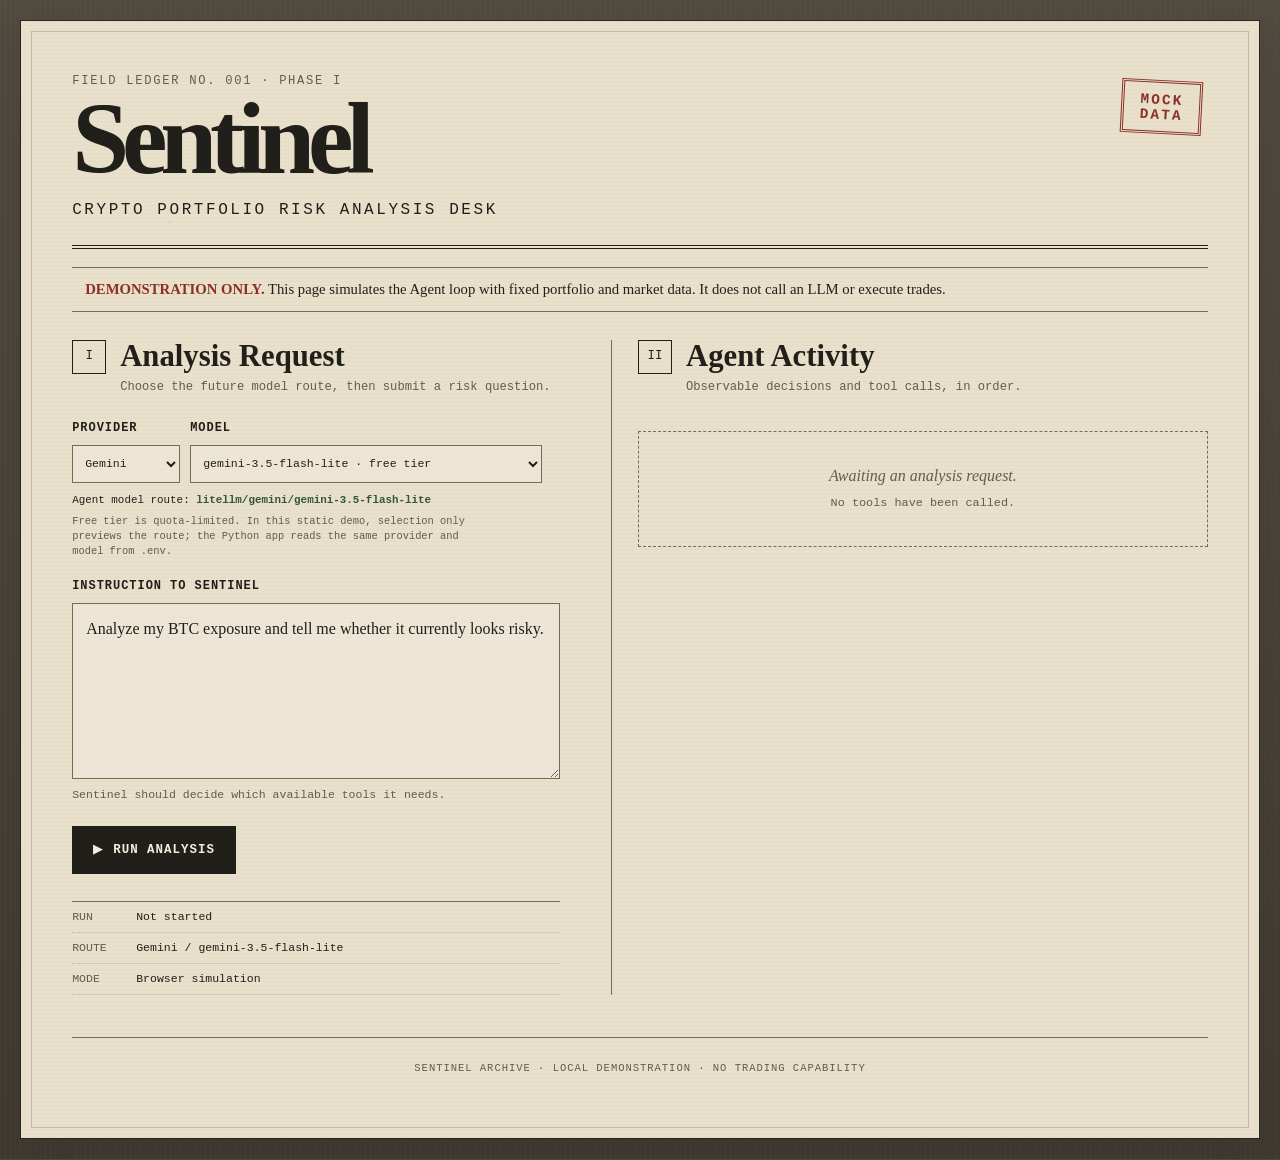
==== web/index.html @ 99ca297d "feat: add Sentinel vintage analysis UI" ====
<!doctype html>
<html lang="en">
  <head>
    <meta charset="utf-8">
    <meta name="viewport" content="width=device-width, initial-scale=1">
    <meta name="description" content="Sentinel's simulated crypto portfolio risk-analysis desk.">
    <title>Sentinel — Risk Analysis Desk</title>
    <link rel="icon" href="data:,">
    <link rel="stylesheet" href="styles.css">
    <script src="app.js" defer></script>
  </head>
  <body>
    <main class="ledger-shell">
      <header class="masthead">
        <div>
          <p class="edition">Field Ledger No. 001 · Phase I</p>
          <h1>Sentinel</h1>
          <p class="subtitle">Crypto Portfolio Risk Analysis Desk</p>
        </div>
        <div class="stamp" aria-label="System status: mock data">Mock<br>Data</div>
      </header>

      <aside class="notice" aria-label="Prototype notice">
        <strong>Demonstration only.</strong> This page simulates the Agent loop with fixed portfolio and market data. It does not call an LLM or execute trades.
      </aside>

      <div class="desk-grid">
        <section class="request-panel" aria-labelledby="request-title">
          <div class="section-heading">
            <span class="section-number">I</span>
            <div>
              <h2 id="request-title">Analysis Request</h2>
              <p>Choose the future model route, then submit a risk question.</p>
            </div>
          </div>

          <form id="analysis-form" novalidate>
            <div class="selector-grid">
              <div class="field">
                <label for="provider">Provider</label>
                <select id="provider" name="provider">
                  <option value="openai">OpenAI</option>
                  <option value="gemini" selected>Gemini</option>
                </select>
              </div>
              <div class="field">
                <label for="model">Model</label>
                <select id="model" name="model"></select>
              </div>
            </div>
            <p class="route-preview">Agent model route: <code id="agent-model-route">litellm/gemini/gemini-3.5-flash-lite</code></p>
            <p class="model-note">Free tier is quota-limited. In this static demo, selection only previews the route; the Python app reads the same provider and model from <code>.env</code>.</p>

            <div class="field prompt-field">
              <label for="prompt">Instruction to Sentinel</label>
              <textarea id="prompt" name="prompt" rows="6" aria-describedby="prompt-help prompt-error">Analyze my BTC exposure and tell me whether it currently looks risky.</textarea>
              <p id="prompt-help" class="field-help">Sentinel should decide which available tools it needs.</p>
              <p id="prompt-error" class="field-error" role="alert" hidden>Please enter an analysis request.</p>
            </div>

            <button id="run-button" type="submit">
              <span aria-hidden="true">▶</span>
              <span id="run-button-label">Run Analysis</span>
            </button>
          </form>

          <dl class="run-meta" aria-label="Run information">
            <div><dt>Run</dt><dd id="run-id">Not started</dd></div>
            <div><dt>Route</dt><dd id="run-route">Gemini / gemini-3.5-flash-lite</dd></div>
            <div><dt>Mode</dt><dd>Browser simulation</dd></div>
          </dl>
        </section>

        <section class="activity-panel" aria-labelledby="activity-title">
          <div class="section-heading">
            <span class="section-number">II</span>
            <div>
              <h2 id="activity-title">Agent Activity</h2>
              <p>Observable decisions and tool calls, in order.</p>
            </div>
          </div>

          <ol id="activity-log" class="activity-log" aria-label="Analysis progress"></ol>
          <p id="empty-activity" class="empty-state">Awaiting an analysis request.<br><span>No tools have been called.</span></p>
        </section>
      </div>

      <section id="evidence-section" class="evidence-section" aria-labelledby="evidence-title" hidden>
        <div class="section-heading">
          <span class="section-number">III</span>
          <div>
            <h2 id="evidence-title">Tool Evidence</h2>
            <p>Structured facts returned to the LLM.</p>
          </div>
        </div>

        <div class="evidence-grid">
          <details id="portfolio-evidence" open hidden>
            <summary><code>get_portfolio()</code><span class="returned-mark">Returned</span></summary>
            <div class="tool-body">
              <p class="tool-direction">Tool → Agent</p>
              <dl class="data-list">
                <div><dt>BTC</dt><dd>$6,000</dd></div>
                <div><dt>ETH</dt><dd>$2,500</dd></div>
                <div><dt>USDT</dt><dd>$1,500</dd></div>
                <div class="total"><dt>Total portfolio</dt><dd>$10,000</dd></div>
              </dl>
            </div>
          </details>

          <details id="market-evidence" open hidden>
            <summary><code>get_market_data("BTCUSDT")</code><span class="returned-mark">Returned</span></summary>
            <div class="tool-body">
              <p class="tool-direction">Tool → Agent</p>
              <dl class="data-list">
                <div><dt>Price</dt><dd>$110,000</dd></div>
                <div><dt>24h change</dt><dd class="negative">−4.2%</dd></div>
                <div><dt>Volatility</dt><dd class="risk-high">High</dd></div>
              </dl>
            </div>
          </details>
        </div>
      </section>

      <section id="report-section" class="report-section" aria-labelledby="report-title" hidden>
        <div class="section-heading">
          <span class="section-number">IV</span>
          <div>
            <h2 id="report-title">Sentinel Report</h2>
            <p>Tool facts are kept separate from model interpretation.</p>
          </div>
        </div>

        <div class="report-grid">
          <article class="facts">
            <h3>Factual tool data</h3>
            <ul>
              <li><strong>60%</strong> of the mocked portfolio is BTC.</li>
              <li>BTC changed <strong>−4.2%</strong> over 24 hours.</li>
              <li>Mocked BTC volatility is <strong>HIGH</strong>.</li>
            </ul>
          </article>
          <article class="interpretation">
            <h3>AI interpretation</h3>
            <p>Your BTC exposure currently looks risky. A 60% allocation creates concentration risk, while high volatility and a negative 24-hour move increase short-term uncertainty.</p>
            <p class="caveat">This is a mock educational analysis, not financial advice.</p>
          </article>
        </div>
      </section>

      <footer>
        <p>Sentinel Archive · Local Demonstration · No trading capability</p>
      </footer>
    </main>
    <p id="live-status" class="sr-only" aria-live="polite"></p>
  </body>
</html>
---- web/styles.css ----
:root {
  --paper: #e8e0cb;
  --paper-light: #f3eddd;
  --ink: #211f1a;
  --muted-ink: #625c4f;
  --rule: #746b58;
  --faint-rule: rgba(68, 61, 49, 0.24);
  --stamp: #8c2f27;
  --brass: #8a6b2c;
  --success: #35563a;
  --shadow: rgba(50, 43, 31, 0.22);
  --serif: Georgia, "Times New Roman", Times, serif;
  --mono: "Courier New", Courier, monospace;
}

* { box-sizing: border-box; }

html { color-scheme: light; }

body {
  min-width: 320px;
  margin: 0;
  color: var(--ink);
  background-color: #4c463b;
  background-image:
    repeating-linear-gradient(90deg, rgba(255,255,255,.018) 0, rgba(255,255,255,.018) 1px, transparent 1px, transparent 5px),
    linear-gradient(#514b40, #3f3a32);
  font-family: var(--serif);
  font-size: 16px;
  line-height: 1.55;
}

button, select, textarea { font: inherit; }

.ledger-shell {
  position: relative;
  width: min(1320px, calc(100% - 40px));
  min-height: 100dvh;
  margin: 20px auto;
  padding: clamp(22px, 4vw, 58px);
  overflow: hidden;
  background-color: var(--paper);
  background-image:
    radial-gradient(circle at 12% 18%, rgba(111,91,45,.08) 0 1px, transparent 2px),
    repeating-linear-gradient(0deg, rgba(65,55,38,.025) 0, rgba(65,55,38,.025) 1px, transparent 1px, transparent 4px);
  border: 1px solid #29261f;
  box-shadow: 0 12px 34px var(--shadow);
}

.ledger-shell::before {
  content: "";
  position: absolute;
  inset: 10px;
  pointer-events: none;
  border: 1px solid var(--faint-rule);
}

.masthead {
  display: flex;
  align-items: flex-start;
  justify-content: space-between;
  gap: 24px;
  padding-bottom: 22px;
  border-bottom: 4px double var(--ink);
}

.edition,
.subtitle,
.section-heading p,
.field-help,
.field-error,
.run-meta,
.tool-direction,
footer {
  font-family: var(--mono);
}

.edition {
  margin: 0 0 4px;
  color: var(--muted-ink);
  font-size: .76rem;
  letter-spacing: .14em;
  text-transform: uppercase;
}

h1 {
  margin: 0;
  font-size: clamp(3.2rem, 8vw, 7rem);
  font-weight: 700;
  line-height: .86;
  letter-spacing: -.07em;
}

.subtitle {
  margin: 15px 0 0;
  font-size: clamp(.76rem, 1.4vw, 1rem);
  letter-spacing: .16em;
  text-transform: uppercase;
}

.stamp {
  flex: 0 0 auto;
  margin: 8px 6px 0 0;
  padding: 10px 16px 8px;
  color: var(--stamp);
  border: 3px double var(--stamp);
  font-family: var(--mono);
  font-size: .9rem;
  font-weight: 700;
  line-height: 1.05;
  letter-spacing: .15em;
  text-align: center;
  text-transform: uppercase;
  transform: rotate(3deg);
}

.notice {
  margin: 18px 0 28px;
  padding: 10px 13px;
  border-block: 1px solid var(--rule);
  font-size: .92rem;
}

.notice strong { color: var(--stamp); text-transform: uppercase; }

.desk-grid {
  display: grid;
  grid-template-columns: minmax(0, .9fr) minmax(0, 1.1fr);
  gap: clamp(24px, 4vw, 54px);
}

.activity-panel {
  padding-left: clamp(0px, 2vw, 30px);
  border-left: 1px solid var(--rule);
}

.section-heading {
  display: flex;
  align-items: flex-start;
  gap: 14px;
  margin-bottom: 22px;
}

.section-number {
  display: grid;
  flex: 0 0 34px;
  width: 34px;
  height: 34px;
  place-items: center;
  border: 1px solid var(--ink);
  font-family: var(--mono);
  font-size: .78rem;
}

h2, h3 { margin: 0; }
h2 { font-size: clamp(1.45rem, 2.4vw, 2rem); line-height: 1.1; }
.section-heading p { margin: 5px 0 0; color: var(--muted-ink); font-size: .76rem; }

.selector-grid {
  display: grid;
  grid-template-columns: 108px minmax(210px, 1fr);
  max-width: 470px;
  gap: 10px;
}
.field { display: grid; gap: 7px; }
.field + .field, .prompt-field { margin-top: 18px; }
.selector-grid .field + .field { margin-top: 0; }

label {
  font-family: var(--mono);
  font-size: .75rem;
  font-weight: 700;
  letter-spacing: .08em;
  text-transform: uppercase;
}

select, textarea {
  width: 100%;
  color: var(--ink);
  background: rgba(255,255,255,.2);
  border: 1px solid var(--rule);
  border-radius: 0;
  outline: none;
}

select { min-height: 38px; padding: 6px 28px 6px 8px; font-family: var(--mono); font-size: .72rem; }
textarea { min-height: 144px; padding: 13px; resize: vertical; }
select:focus-visible, textarea:focus-visible, button:focus-visible, summary:focus-visible { outline: 3px solid var(--brass); outline-offset: 3px; }

.field-help, .field-error { margin: 0; font-size: .72rem; }
.field-help { color: var(--muted-ink); }
.field-error { color: var(--stamp); font-weight: 700; }
.route-preview, .model-note { max-width: 65ch; font-family: var(--mono); }
.route-preview { margin: 9px 0 0; color: var(--ink); font-size: .68rem; }
.route-preview code { color: var(--success); font-weight: 700; overflow-wrap: anywhere; }
.model-note { margin: 5px 0 0; color: var(--muted-ink); font-size: .65rem; line-height: 1.45; }

button {
  display: inline-flex;
  min-height: 48px;
  margin-top: 22px;
  padding: 12px 20px;
  align-items: center;
  gap: 10px;
  color: var(--paper-light);
  background: var(--ink);
  border: 1px solid var(--ink);
  border-radius: 0;
  cursor: pointer;
  font-family: var(--mono);
  font-size: .78rem;
  font-weight: 700;
  letter-spacing: .08em;
  text-transform: uppercase;
  transition: transform 160ms ease, background-color 160ms ease;
}

button:hover { background: var(--stamp); }
button:active { transform: translateY(1px); }
button:disabled { cursor: wait; opacity: .58; }

.run-meta {
  display: grid;
  gap: 0;
  margin: 27px 0 0;
  border-top: 1px solid var(--rule);
  font-size: .72rem;
}

.run-meta div { display: grid; grid-template-columns: 64px 1fr; padding: 6px 0; border-bottom: 1px dotted var(--faint-rule); }
.run-meta dt { color: var(--muted-ink); text-transform: uppercase; }
.run-meta dd { margin: 0; overflow-wrap: anywhere; }

.empty-state {
  margin: 34px 0;
  padding: 32px 16px;
  color: var(--muted-ink);
  border: 1px dashed var(--rule);
  font-style: italic;
  text-align: center;
}
.empty-state span { font-family: var(--mono); font-size: .74rem; font-style: normal; }

.activity-log { margin: 0; padding: 0; list-style: none; counter-reset: activity; }
.activity-item {
  display: grid;
  grid-template-columns: 30px 1fr auto;
  min-height: 44px;
  align-items: center;
  gap: 10px;
  color: var(--muted-ink);
  border-bottom: 1px dotted var(--faint-rule);
  font-family: var(--mono);
  font-size: .78rem;
  opacity: .57;
  transition: opacity 200ms ease, transform 200ms ease;
}
.activity-item::before { counter-increment: activity; content: counter(activity, decimal-leading-zero); }
.activity-state { font-size: .68rem; text-transform: uppercase; }
.activity-item.active { color: var(--ink); opacity: 1; transform: translateX(4px); }
.activity-item.active .activity-state { color: var(--stamp); font-weight: 700; }
.activity-item.complete { color: var(--ink); opacity: 1; }
.activity-item.complete .activity-state { color: var(--success); }

.evidence-section, .report-section { margin-top: 42px; padding-top: 30px; border-top: 4px double var(--ink); }
.evidence-grid, .report-grid { display: grid; grid-template-columns: 1fr 1fr; gap: 20px; }

details { border: 1px solid var(--rule); background: rgba(255,255,255,.13); }
summary {
  display: flex;
  min-height: 46px;
  padding: 10px 12px;
  align-items: center;
  justify-content: space-between;
  gap: 12px;
  cursor: pointer;
  border-bottom: 1px solid transparent;
}
details[open] summary { border-bottom-color: var(--rule); }
summary code { font-size: .78rem; overflow-wrap: anywhere; }
.returned-mark { color: var(--success); font-family: var(--mono); font-size: .64rem; font-weight: 700; letter-spacing: .08em; text-transform: uppercase; }
.tool-body { padding: 12px; }
.tool-direction { margin: 0 0 8px; color: var(--muted-ink); font-size: .67rem; text-transform: uppercase; }
.data-list { margin: 0; font-family: var(--mono); font-size: .78rem; }
.data-list div { display: flex; justify-content: space-between; gap: 16px; padding: 5px 0; }
.data-list dd { margin: 0; font-weight: 700; }
.data-list .total { margin-top: 5px; padding-top: 9px; border-top: 1px solid var(--rule); }
.negative, .risk-high { color: var(--stamp); }
.risk-high { letter-spacing: .1em; text-transform: uppercase; }

.report-grid { grid-template-columns: .8fr 1.2fr; }
.report-grid article { padding: 18px 20px; border: 1px solid var(--rule); }
.report-grid h3 { margin-bottom: 13px; font-family: var(--mono); font-size: .8rem; letter-spacing: .08em; text-transform: uppercase; }
.facts { background: rgba(255,255,255,.16); }
.facts ul { margin: 0; padding-left: 20px; }
.facts li + li { margin-top: 8px; }
.interpretation { border-left: 5px solid var(--stamp) !important; }
.interpretation p { margin: 0; }
.caveat { margin-top: 16px !important; color: var(--muted-ink); font-family: var(--mono); font-size: .72rem; }

footer { margin-top: 42px; padding-top: 12px; border-top: 1px solid var(--rule); color: var(--muted-ink); font-size: .66rem; letter-spacing: .09em; text-align: center; text-transform: uppercase; }
.sr-only { position: absolute; width: 1px; height: 1px; padding: 0; margin: -1px; overflow: hidden; clip: rect(0,0,0,0); white-space: nowrap; border: 0; }
[hidden] { display: none !important; }

@media (max-width: 780px) {
  .ledger-shell { width: calc(100% - 20px); margin: 10px auto; padding: 22px 18px; }
  .masthead { align-items: center; }
  .stamp { margin-right: 0; padding: 8px 10px; font-size: .7rem; }
  .desk-grid, .evidence-grid, .report-grid { grid-template-columns: 1fr; }
  .activity-panel { padding: 30px 0 0; border-top: 1px solid var(--rule); border-left: 0; }
}

@media (max-width: 480px) {
  h1 { font-size: 3.4rem; }
  .edition { letter-spacing: .07em; }
  .subtitle { max-width: 25ch; line-height: 1.45; }
  .selector-grid { grid-template-columns: 1fr; }
  .selector-grid .field + .field { margin-top: 12px; }
  button { width: 100%; justify-content: center; }
  .activity-item { grid-template-columns: 25px 1fr; padding: 7px 0; }
  .activity-state { grid-column: 2; }
}

@media (prefers-reduced-motion: reduce) {
  *, *::before, *::after { scroll-behavior: auto !important; transition-duration: .01ms !important; animation-duration: .01ms !important; }
}
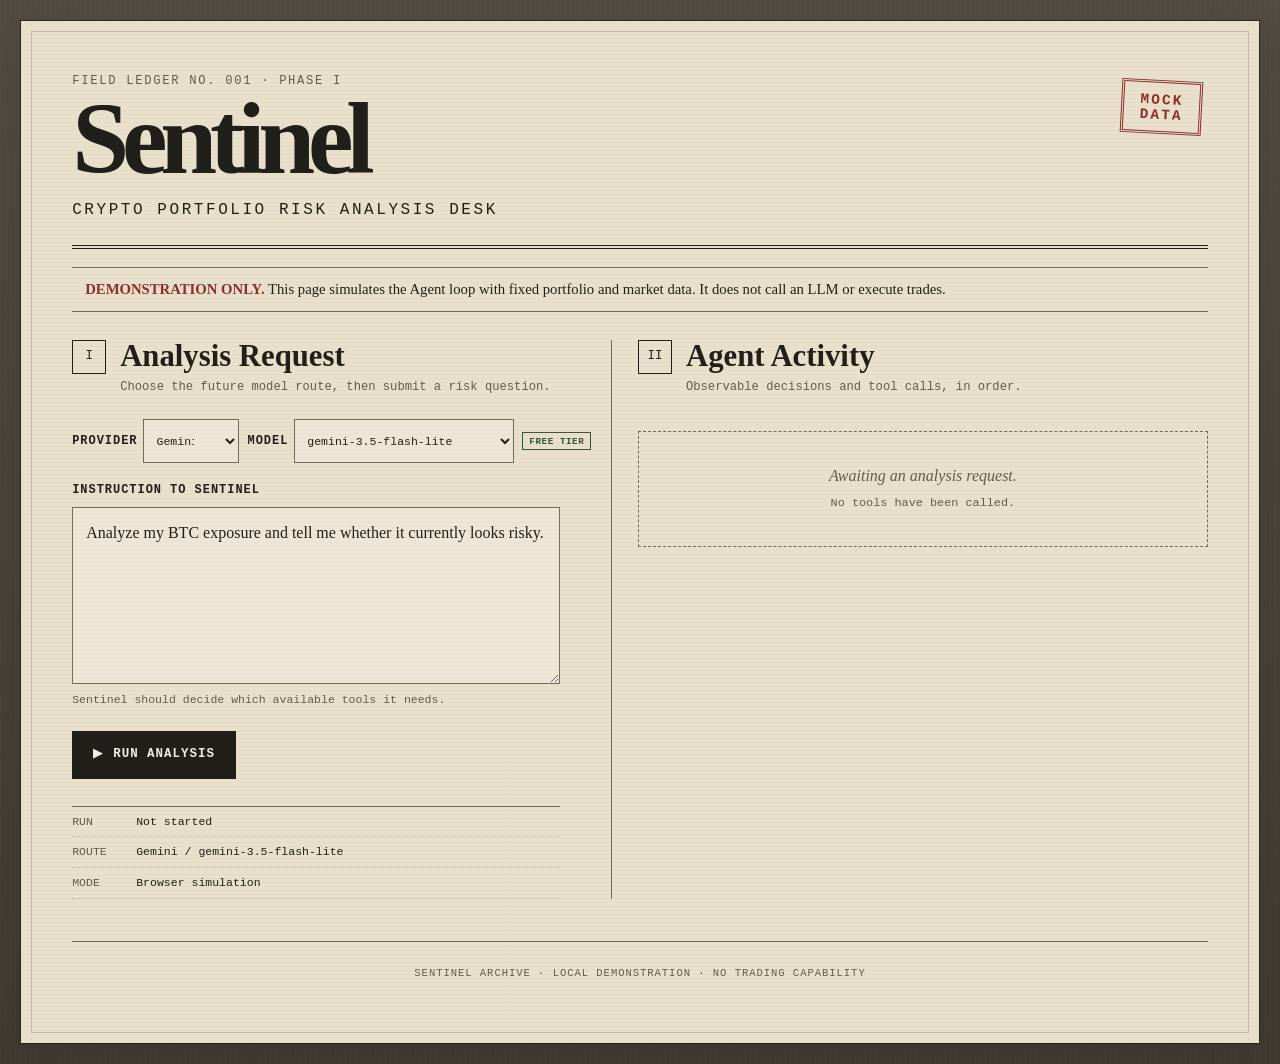
==== commit 4129c2f1: "fix: compact model selection toolbar" ====
--- a/web/index.html
+++ b/web/index.html
@@ -35,21 +35,20 @@
           </div>
 
           <form id="analysis-form" novalidate>
-            <div class="selector-grid">
-              <div class="field">
+            <div class="model-toolbar" aria-label="Model configuration">
+              <div class="toolbar-field provider-choice">
                 <label for="provider">Provider</label>
                 <select id="provider" name="provider">
                   <option value="openai">OpenAI</option>
                   <option value="gemini" selected>Gemini</option>
                 </select>
               </div>
-              <div class="field">
+              <div class="toolbar-field model-choice">
                 <label for="model">Model</label>
                 <select id="model" name="model"></select>
               </div>
+              <span class="tier-mark">Free tier</span>
             </div>
-            <p class="route-preview">Agent model route: <code id="agent-model-route">litellm/gemini/gemini-3.5-flash-lite</code></p>
-            <p class="model-note">Free tier is quota-limited. In this static demo, selection only previews the route; the Python app reads the same provider and model from <code>.env</code>.</p>
 
             <div class="field prompt-field">
               <label for="prompt">Instruction to Sentinel</label>
--- a/web/styles.css
+++ b/web/styles.css
@@ -156,15 +156,31 @@
 h2 { font-size: clamp(1.45rem, 2.4vw, 2rem); line-height: 1.1; }
 .section-heading p { margin: 5px 0 0; color: var(--muted-ink); font-size: .76rem; }
 
-.selector-grid {
-  display: grid;
-  grid-template-columns: 108px minmax(210px, 1fr);
-  max-width: 470px;
-  gap: 10px;
+.model-toolbar {
+  display: flex;
+  width: fit-content;
+  max-width: 100%;
+  min-height: 44px;
+  align-items: center;
+  gap: 8px;
+}
+.toolbar-field { display: flex; align-items: center; gap: 6px; }
+.provider-choice select { width: 96px; }
+.model-choice select { width: 220px; }
+.tier-mark {
+  padding: 4px 6px 3px;
+  color: var(--success);
+  border: 1px solid var(--success);
+  font-family: var(--mono);
+  font-size: .58rem;
+  font-weight: 700;
+  letter-spacing: .06em;
+  line-height: 1;
+  text-transform: uppercase;
+  white-space: nowrap;
 }
 .field { display: grid; gap: 7px; }
 .field + .field, .prompt-field { margin-top: 18px; }
-.selector-grid .field + .field { margin-top: 0; }
 
 label {
   font-family: var(--mono);
@@ -183,17 +199,13 @@
   outline: none;
 }
 
-select { min-height: 38px; padding: 6px 28px 6px 8px; font-family: var(--mono); font-size: .72rem; }
+select { min-height: 44px; padding: 6px 28px 6px 8px; font-family: var(--mono); font-size: .72rem; }
 textarea { min-height: 144px; padding: 13px; resize: vertical; }
 select:focus-visible, textarea:focus-visible, button:focus-visible, summary:focus-visible { outline: 3px solid var(--brass); outline-offset: 3px; }
 
 .field-help, .field-error { margin: 0; font-size: .72rem; }
 .field-help { color: var(--muted-ink); }
 .field-error { color: var(--stamp); font-weight: 700; }
-.route-preview, .model-note { max-width: 65ch; font-family: var(--mono); }
-.route-preview { margin: 9px 0 0; color: var(--ink); font-size: .68rem; }
-.route-preview code { color: var(--success); font-weight: 700; overflow-wrap: anywhere; }
-.model-note { margin: 5px 0 0; color: var(--muted-ink); font-size: .65rem; line-height: 1.45; }
 
 button {
   display: inline-flex;
@@ -314,13 +326,19 @@
   h1 { font-size: 3.4rem; }
   .edition { letter-spacing: .07em; }
   .subtitle { max-width: 25ch; line-height: 1.45; }
-  .selector-grid { grid-template-columns: 1fr; }
-  .selector-grid .field + .field { margin-top: 12px; }
   button { width: 100%; justify-content: center; }
   .activity-item { grid-template-columns: 25px 1fr; padding: 7px 0; }
   .activity-state { grid-column: 2; }
 }
 
+@media (max-width: 600px) {
+  .model-toolbar { width: 100%; flex-wrap: wrap; gap: 8px 12px; }
+  .toolbar-field { justify-content: space-between; }
+  .provider-choice { width: 100%; }
+  .model-choice { width: calc(100% - 72px); }
+  .model-choice select { width: min(240px, calc(100% - 54px)); }
+}
+
 @media (prefers-reduced-motion: reduce) {
   *, *::before, *::after { scroll-behavior: auto !important; transition-duration: .01ms !important; animation-duration: .01ms !important; }
 }
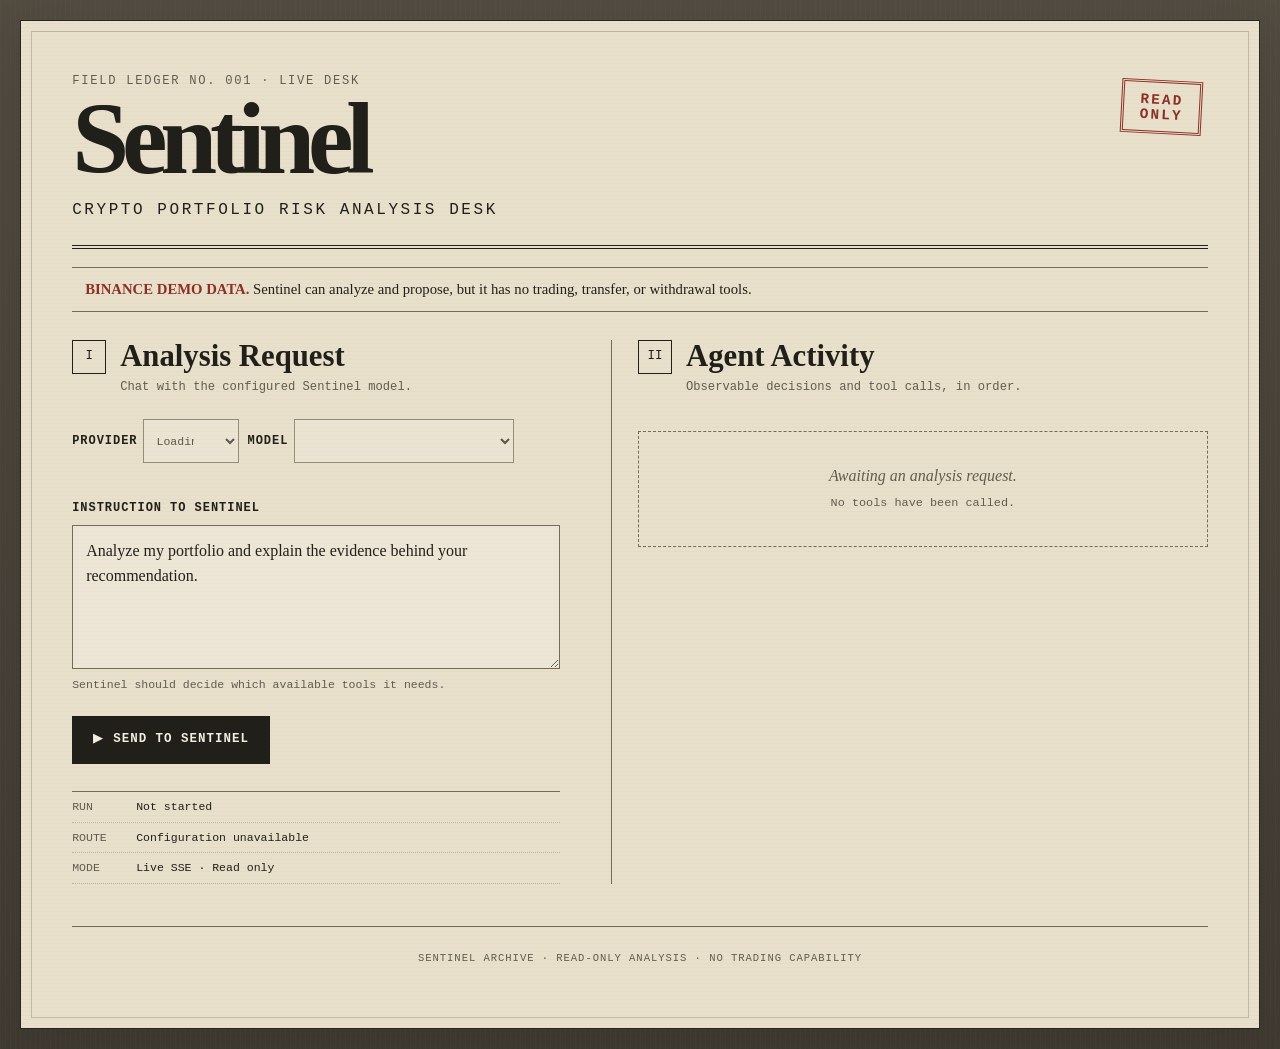
==== commit d39ec7b5: "feat: add streaming Sentinel web experience" ====
--- a/web/index.html
+++ b/web/index.html
@@ -3,7 +3,7 @@
   <head>
     <meta charset="utf-8">
     <meta name="viewport" content="width=device-width, initial-scale=1">
-    <meta name="description" content="Sentinel's simulated crypto portfolio risk-analysis desk.">
+    <meta name="description" content="Sentinel's read-only crypto portfolio risk-analysis desk.">
     <title>Sentinel — Risk Analysis Desk</title>
     <link rel="icon" href="data:,">
     <link rel="stylesheet" href="styles.css">
@@ -13,15 +13,15 @@
     <main class="ledger-shell">
       <header class="masthead">
         <div>
-          <p class="edition">Field Ledger No. 001 · Phase I</p>
+          <p class="edition">Field Ledger No. 001 · Live Desk</p>
           <h1>Sentinel</h1>
           <p class="subtitle">Crypto Portfolio Risk Analysis Desk</p>
         </div>
-        <div class="stamp" aria-label="System status: mock data">Mock<br>Data</div>
+        <div class="stamp" aria-label="System status: read only">Read<br>Only</div>
       </header>
 
       <aside class="notice" aria-label="Prototype notice">
-        <strong>Demonstration only.</strong> This page simulates the Agent loop with fixed portfolio and market data. It does not call an LLM or execute trades.
+        <strong>Binance Demo data.</strong> Sentinel can analyze and propose, but it has no trading, transfer, or withdrawal tools.
       </aside>
 
       <div class="desk-grid">
@@ -30,7 +30,7 @@
             <span class="section-number">I</span>
             <div>
               <h2 id="request-title">Analysis Request</h2>
-              <p>Choose the future model route, then submit a risk question.</p>
+              <p>Chat with the configured Sentinel model.</p>
             </div>
           </div>
 
@@ -38,35 +38,36 @@
             <div class="model-toolbar" aria-label="Model configuration">
               <div class="toolbar-field provider-choice">
                 <label for="provider">Provider</label>
-                <select id="provider" name="provider">
-                  <option value="openai">OpenAI</option>
-                  <option value="gemini" selected>Gemini</option>
+                <select id="provider" name="provider" disabled>
+                  <option>Loading…</option>
                 </select>
               </div>
               <div class="toolbar-field model-choice">
                 <label for="model">Model</label>
-                <select id="model" name="model"></select>
+                <select id="model" name="model" disabled></select>
               </div>
-              <span class="tier-mark">Free tier</span>
+              <span class="tier-mark" hidden>Configured</span>
             </div>
+
+            <ol id="chat-log" class="chat-log" aria-label="Conversation"></ol>
 
             <div class="field prompt-field">
               <label for="prompt">Instruction to Sentinel</label>
-              <textarea id="prompt" name="prompt" rows="6" aria-describedby="prompt-help prompt-error">Analyze my BTC exposure and tell me whether it currently looks risky.</textarea>
+              <textarea id="prompt" name="prompt" rows="4" aria-describedby="prompt-help prompt-error">Analyze my portfolio and explain the evidence behind your recommendation.</textarea>
               <p id="prompt-help" class="field-help">Sentinel should decide which available tools it needs.</p>
               <p id="prompt-error" class="field-error" role="alert" hidden>Please enter an analysis request.</p>
             </div>
 
             <button id="run-button" type="submit">
               <span aria-hidden="true">▶</span>
-              <span id="run-button-label">Run Analysis</span>
+              <span id="run-button-label">Send to Sentinel</span>
             </button>
           </form>
 
           <dl class="run-meta" aria-label="Run information">
             <div><dt>Run</dt><dd id="run-id">Not started</dd></div>
             <div><dt>Route</dt><dd id="run-route">Gemini / gemini-3.5-flash-lite</dd></div>
-            <div><dt>Mode</dt><dd>Browser simulation</dd></div>
+            <div><dt>Mode</dt><dd>Live SSE · Read only</dd></div>
           </dl>
         </section>
 
@@ -98,24 +99,31 @@
             <summary><code>get_portfolio()</code><span class="returned-mark">Returned</span></summary>
             <div class="tool-body">
               <p class="tool-direction">Tool → Agent</p>
-              <dl class="data-list">
-                <div><dt>BTC</dt><dd>$6,000</dd></div>
-                <div><dt>ETH</dt><dd>$2,500</dd></div>
-                <div><dt>USDT</dt><dd>$1,500</dd></div>
-                <div class="total"><dt>Total portfolio</dt><dd>$10,000</dd></div>
-              </dl>
+              <dl id="portfolio-data" class="data-list"></dl>
             </div>
           </details>
 
           <details id="market-evidence" open hidden>
-            <summary><code>get_market_data("BTCUSDT")</code><span class="returned-mark">Returned</span></summary>
+            <summary><code>get_market_data()</code><span class="returned-mark">Returned</span></summary>
             <div class="tool-body">
               <p class="tool-direction">Tool → Agent</p>
-              <dl class="data-list">
-                <div><dt>Price</dt><dd>$110,000</dd></div>
-                <div><dt>24h change</dt><dd class="negative">−4.2%</dd></div>
-                <div><dt>Volatility</dt><dd class="risk-high">High</dd></div>
-              </dl>
+              <dl id="market-data" class="data-list"></dl>
+            </div>
+          </details>
+
+          <details id="profile-evidence" open hidden>
+            <summary><code>InvestorProfile</code><span class="returned-mark">Session context</span></summary>
+            <div class="tool-body">
+              <p class="tool-direction">Validated preferences → Agent</p>
+              <dl id="profile-data" class="data-list"></dl>
+            </div>
+          </details>
+
+          <details id="policy-evidence" open hidden>
+            <summary><code>PortfolioPolicy</code><span class="returned-mark">Validated rules</span></summary>
+            <div class="tool-body">
+              <p class="tool-direction">Deterministic policy → Risk Engine</p>
+              <dl id="policy-data" class="data-list"></dl>
             </div>
           </details>
         </div>
@@ -133,22 +141,18 @@
         <div class="report-grid">
           <article class="facts">
             <h3>Factual tool data</h3>
-            <ul>
-              <li><strong>60%</strong> of the mocked portfolio is BTC.</li>
-              <li>BTC changed <strong>−4.2%</strong> over 24 hours.</li>
-              <li>Mocked BTC volatility is <strong>HIGH</strong>.</li>
-            </ul>
+            <ul id="fact-list"></ul>
           </article>
           <article class="interpretation">
             <h3>AI interpretation</h3>
-            <p>Your BTC exposure currently looks risky. A 60% allocation creates concentration risk, while high volatility and a negative 24-hour move increase short-term uncertainty.</p>
-            <p class="caveat">This is a mock educational analysis, not financial advice.</p>
+            <p id="interpretation-text"></p>
+            <p class="caveat">Binance Demo data · No execution capability</p>
           </article>
         </div>
       </section>
 
       <footer>
-        <p>Sentinel Archive · Local Demonstration · No trading capability</p>
+        <p>Sentinel Archive · Read-only analysis · No trading capability</p>
       </footer>
     </main>
     <p id="live-status" class="sr-only" aria-live="polite"></p>
--- a/web/styles.css
+++ b/web/styles.css
@@ -231,6 +231,33 @@
 button:active { transform: translateY(1px); }
 button:disabled { cursor: wait; opacity: .58; }
 
+.chat-log {
+  display: grid;
+  max-height: 280px;
+  gap: 10px;
+  margin: 18px 0 0;
+  padding: 0;
+  overflow-y: auto;
+  list-style: none;
+  scrollbar-color: var(--rule) transparent;
+}
+
+.chat-message {
+  width: min(92%, 54ch);
+  padding: 9px 11px;
+  border: 1px solid var(--faint-rule);
+  background: rgba(255,255,255,.14);
+}
+.chat-message.user { justify-self: end; border-right: 4px solid var(--brass); }
+.chat-message.assistant { justify-self: start; border-left: 4px solid var(--success); }
+.chat-message strong {
+  font-family: var(--mono);
+  font-size: .66rem;
+  letter-spacing: .08em;
+  text-transform: uppercase;
+}
+.chat-message p { margin: 3px 0 0; white-space: pre-wrap; }
+
 .run-meta {
   display: grid;
   gap: 0;
@@ -269,10 +296,11 @@
 }
 .activity-item::before { counter-increment: activity; content: counter(activity, decimal-leading-zero); }
 .activity-state { font-size: .68rem; text-transform: uppercase; }
-.activity-item.active { color: var(--ink); opacity: 1; transform: translateX(4px); }
-.activity-item.active .activity-state { color: var(--stamp); font-weight: 700; }
-.activity-item.complete { color: var(--ink); opacity: 1; }
-.activity-item.complete .activity-state { color: var(--success); }
+.activity-item.started { color: var(--ink); opacity: 1; transform: translateX(4px); }
+.activity-item.started .activity-state { color: var(--stamp); font-weight: 700; }
+.activity-item.completed { color: var(--ink); opacity: 1; }
+.activity-item.completed .activity-state { color: var(--success); }
+.activity-item.failed { color: var(--stamp); opacity: 1; }
 
 .evidence-section, .report-section { margin-top: 42px; padding-top: 30px; border-top: 4px double var(--ink); }
 .evidence-grid, .report-grid { display: grid; grid-template-columns: 1fr 1fr; gap: 20px; }
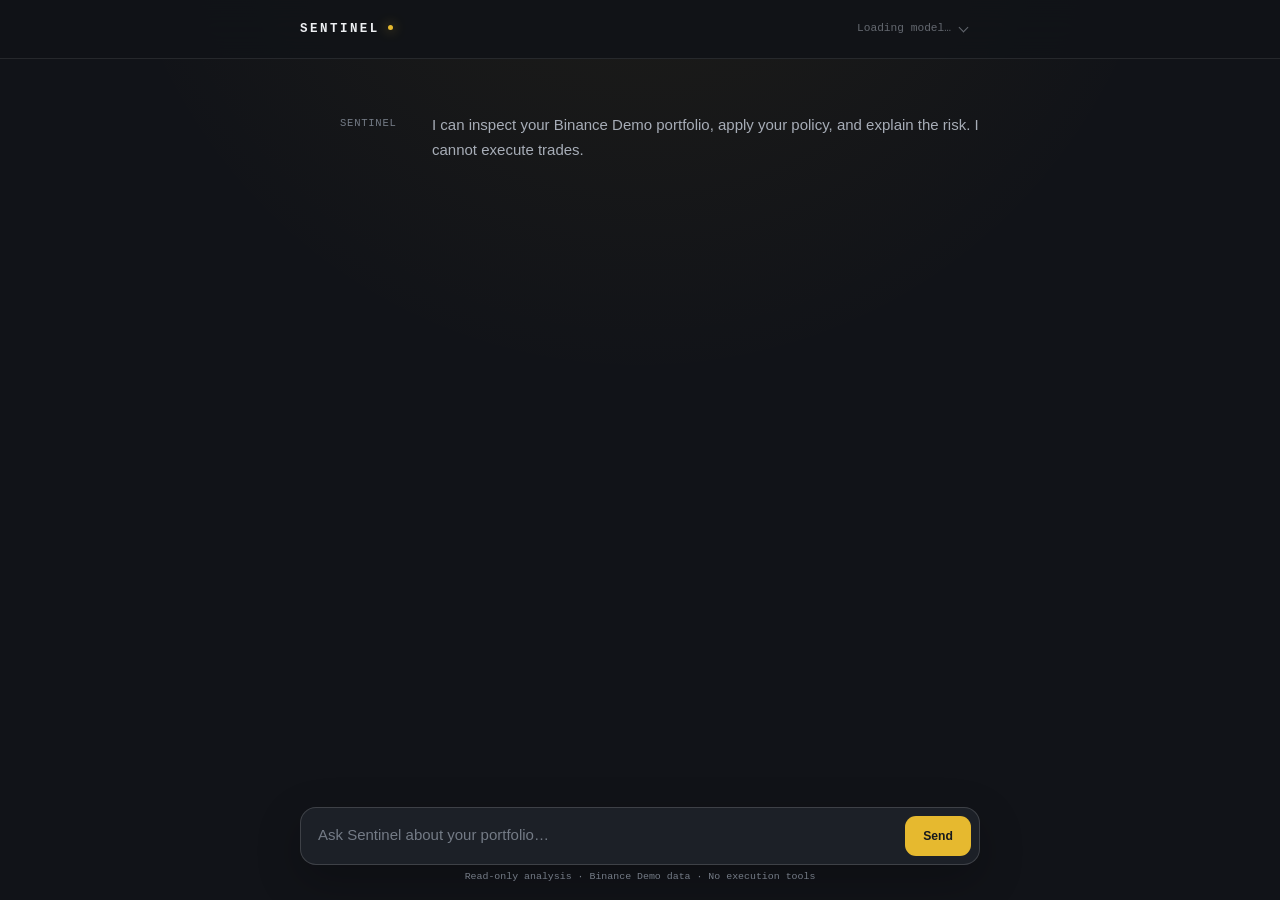
==== commit 258e9aa0: "feat: add chat-first Sentinel shell" ====
--- a/web/index.html
+++ b/web/index.html
@@ -3,157 +3,59 @@
   <head>
     <meta charset="utf-8">
     <meta name="viewport" content="width=device-width, initial-scale=1">
-    <meta name="description" content="Sentinel's read-only crypto portfolio risk-analysis desk.">
-    <title>Sentinel — Risk Analysis Desk</title>
+    <meta name="description" content="Chat with Sentinel, a read-only crypto portfolio risk agent.">
+    <title>Sentinel — Portfolio Risk Agent</title>
     <link rel="icon" href="data:,">
     <link rel="stylesheet" href="styles.css">
     <script src="app.js" defer></script>
   </head>
   <body>
-    <main class="ledger-shell">
-      <header class="masthead">
-        <div>
-          <p class="edition">Field Ledger No. 001 · Live Desk</p>
-          <h1>Sentinel</h1>
-          <p class="subtitle">Crypto Portfolio Risk Analysis Desk</p>
+    <main class="chat-shell">
+      <header class="chat-header">
+        <div class="header-grid content-grid">
+          <a class="wordmark" href="/" aria-label="Sentinel home">SENTINEL</a>
+          <div class="model-picker">
+            <button
+              id="model-trigger"
+              class="model-trigger"
+              type="button"
+              aria-expanded="false"
+              aria-controls="model-menu"
+              disabled
+            >
+              <span id="active-model">Loading model…</span>
+              <span class="chevron" aria-hidden="true"></span>
+            </button>
+            <div id="model-menu" class="model-menu" role="menu" hidden></div>
+          </div>
         </div>
-        <div class="stamp" aria-label="System status: read only">Read<br>Only</div>
       </header>
 
-      <aside class="notice" aria-label="Prototype notice">
-        <strong>Binance Demo data.</strong> Sentinel can analyze and propose, but it has no trading, transfer, or withdrawal tools.
-      </aside>
+      <ol id="chat-thread" class="chat-thread content-grid" aria-label="Conversation">
+        <li class="turn assistant-turn welcome-turn">
+          <div class="speaker">Sentinel</div>
+          <div class="turn-content">
+            <p>I can inspect your Binance Demo portfolio, apply your policy, and explain the risk. I cannot execute trades.</p>
+          </div>
+        </li>
+      </ol>
 
-      <div class="desk-grid">
-        <section class="request-panel" aria-labelledby="request-title">
-          <div class="section-heading">
-            <span class="section-number">I</span>
-            <div>
-              <h2 id="request-title">Analysis Request</h2>
-              <p>Chat with the configured Sentinel model.</p>
-            </div>
-          </div>
-
-          <form id="analysis-form" novalidate>
-            <div class="model-toolbar" aria-label="Model configuration">
-              <div class="toolbar-field provider-choice">
-                <label for="provider">Provider</label>
-                <select id="provider" name="provider" disabled>
-                  <option>Loading…</option>
-                </select>
-              </div>
-              <div class="toolbar-field model-choice">
-                <label for="model">Model</label>
-                <select id="model" name="model" disabled></select>
-              </div>
-              <span class="tier-mark" hidden>Configured</span>
-            </div>
-
-            <ol id="chat-log" class="chat-log" aria-label="Conversation"></ol>
-
-            <div class="field prompt-field">
-              <label for="prompt">Instruction to Sentinel</label>
-              <textarea id="prompt" name="prompt" rows="4" aria-describedby="prompt-help prompt-error">Analyze my portfolio and explain the evidence behind your recommendation.</textarea>
-              <p id="prompt-help" class="field-help">Sentinel should decide which available tools it needs.</p>
-              <p id="prompt-error" class="field-error" role="alert" hidden>Please enter an analysis request.</p>
-            </div>
-
-            <button id="run-button" type="submit">
-              <span aria-hidden="true">▶</span>
-              <span id="run-button-label">Send to Sentinel</span>
-            </button>
-          </form>
-
-          <dl class="run-meta" aria-label="Run information">
-            <div><dt>Run</dt><dd id="run-id">Not started</dd></div>
-            <div><dt>Route</dt><dd id="run-route">Gemini / gemini-3.5-flash-lite</dd></div>
-            <div><dt>Mode</dt><dd>Live SSE · Read only</dd></div>
-          </dl>
-        </section>
-
-        <section class="activity-panel" aria-labelledby="activity-title">
-          <div class="section-heading">
-            <span class="section-number">II</span>
-            <div>
-              <h2 id="activity-title">Agent Activity</h2>
-              <p>Observable decisions and tool calls, in order.</p>
-            </div>
-          </div>
-
-          <ol id="activity-log" class="activity-log" aria-label="Analysis progress"></ol>
-          <p id="empty-activity" class="empty-state">Awaiting an analysis request.<br><span>No tools have been called.</span></p>
-        </section>
-      </div>
-
-      <section id="evidence-section" class="evidence-section" aria-labelledby="evidence-title" hidden>
-        <div class="section-heading">
-          <span class="section-number">III</span>
-          <div>
-            <h2 id="evidence-title">Tool Evidence</h2>
-            <p>Structured facts returned to the LLM.</p>
-          </div>
+      <form id="chat-composer" class="composer-wrap" novalidate>
+        <div class="composer content-grid">
+          <label class="sr-only" for="prompt">Message Sentinel</label>
+          <textarea
+            id="prompt"
+            name="prompt"
+            rows="1"
+            maxlength="8000"
+            placeholder="Ask Sentinel about your portfolio…"
+            aria-describedby="prompt-error"
+          ></textarea>
+          <button id="send-button" type="submit">Send</button>
         </div>
-
-        <div class="evidence-grid">
-          <details id="portfolio-evidence" open hidden>
-            <summary><code>get_portfolio()</code><span class="returned-mark">Returned</span></summary>
-            <div class="tool-body">
-              <p class="tool-direction">Tool → Agent</p>
-              <dl id="portfolio-data" class="data-list"></dl>
-            </div>
-          </details>
-
-          <details id="market-evidence" open hidden>
-            <summary><code>get_market_data()</code><span class="returned-mark">Returned</span></summary>
-            <div class="tool-body">
-              <p class="tool-direction">Tool → Agent</p>
-              <dl id="market-data" class="data-list"></dl>
-            </div>
-          </details>
-
-          <details id="profile-evidence" open hidden>
-            <summary><code>InvestorProfile</code><span class="returned-mark">Session context</span></summary>
-            <div class="tool-body">
-              <p class="tool-direction">Validated preferences → Agent</p>
-              <dl id="profile-data" class="data-list"></dl>
-            </div>
-          </details>
-
-          <details id="policy-evidence" open hidden>
-            <summary><code>PortfolioPolicy</code><span class="returned-mark">Validated rules</span></summary>
-            <div class="tool-body">
-              <p class="tool-direction">Deterministic policy → Risk Engine</p>
-              <dl id="policy-data" class="data-list"></dl>
-            </div>
-          </details>
-        </div>
-      </section>
-
-      <section id="report-section" class="report-section" aria-labelledby="report-title" hidden>
-        <div class="section-heading">
-          <span class="section-number">IV</span>
-          <div>
-            <h2 id="report-title">Sentinel Report</h2>
-            <p>Tool facts are kept separate from model interpretation.</p>
-          </div>
-        </div>
-
-        <div class="report-grid">
-          <article class="facts">
-            <h3>Factual tool data</h3>
-            <ul id="fact-list"></ul>
-          </article>
-          <article class="interpretation">
-            <h3>AI interpretation</h3>
-            <p id="interpretation-text"></p>
-            <p class="caveat">Binance Demo data · No execution capability</p>
-          </article>
-        </div>
-      </section>
-
-      <footer>
-        <p>Sentinel Archive · Read-only analysis · No trading capability</p>
-      </footer>
+        <p id="prompt-error" class="composer-error content-grid" role="alert" hidden>Enter a message first.</p>
+        <p class="read-only-note content-grid">Read-only analysis · Binance Demo data · No execution tools</p>
+      </form>
     </main>
     <p id="live-status" class="sr-only" aria-live="polite"></p>
   </body>
--- a/web/styles.css
+++ b/web/styles.css
@@ -1,372 +1,380 @@
 :root {
-  --paper: #e8e0cb;
-  --paper-light: #f3eddd;
-  --ink: #211f1a;
-  --muted-ink: #625c4f;
-  --rule: #746b58;
-  --faint-rule: rgba(68, 61, 49, 0.24);
-  --stamp: #8c2f27;
-  --brass: #8a6b2c;
-  --success: #35563a;
-  --shadow: rgba(50, 43, 31, 0.22);
-  --serif: Georgia, "Times New Roman", Times, serif;
-  --mono: "Courier New", Courier, monospace;
+  color-scheme: dark;
+  --page: #111318;
+  --page-soft: #171a20;
+  --surface: #1c2027;
+  --surface-raised: #232831;
+  --surface-user: #2a2518;
+  --text: #eef0f3;
+  --text-soft: #a7adb7;
+  --text-faint: #747b86;
+  --line: rgba(255, 255, 255, 0.09);
+  --line-strong: rgba(255, 255, 255, 0.15);
+  --yellow: #e6b92f;
+  --yellow-soft: rgba(230, 185, 47, 0.13);
+  --green: #48b98a;
+  --red: #e26e68;
+  --content-width: 680px;
+  --radius: 16px;
+  --sans: Inter, ui-sans-serif, -apple-system, BlinkMacSystemFont, "Segoe UI", sans-serif;
+  --utility: "SFMono-Regular", Consolas, "Liberation Mono", monospace;
 }
 
 * { box-sizing: border-box; }
-
-html { color-scheme: light; }
+html { min-width: 320px; }
 
 body {
-  min-width: 320px;
   margin: 0;
-  color: var(--ink);
-  background-color: #4c463b;
-  background-image:
-    repeating-linear-gradient(90deg, rgba(255,255,255,.018) 0, rgba(255,255,255,.018) 1px, transparent 1px, transparent 5px),
-    linear-gradient(#514b40, #3f3a32);
-  font-family: var(--serif);
-  font-size: 16px;
-  line-height: 1.55;
-}
-
-button, select, textarea { font: inherit; }
-
-.ledger-shell {
-  position: relative;
-  width: min(1320px, calc(100% - 40px));
+  color: var(--text);
+  background:
+    radial-gradient(circle at 50% -18%, rgba(230, 185, 47, 0.065), transparent 34rem),
+    var(--page);
+  font-family: var(--sans);
+  font-size: 15px;
+  line-height: 1.65;
+}
+
+button, textarea { font: inherit; }
+button { color: inherit; }
+
+.content-grid {
+  width: min(var(--content-width), calc(100% - 48px));
+  margin-inline: auto;
+}
+
+.chat-shell {
+  display: grid;
   min-height: 100dvh;
-  margin: 20px auto;
-  padding: clamp(22px, 4vw, 58px);
+  grid-template-rows: auto 1fr auto;
+}
+
+.chat-header {
+  position: sticky;
+  z-index: 20;
+  top: 0;
+  border-bottom: 1px solid var(--line);
+  background: rgba(17, 19, 24, 0.86);
+  backdrop-filter: blur(18px);
+}
+
+.header-grid {
+  display: flex;
+  min-height: 58px;
+  align-items: center;
+  justify-content: space-between;
+  gap: 20px;
+}
+
+.wordmark {
+  color: var(--text);
+  font-family: var(--utility);
+  font-size: 0.78rem;
+  font-weight: 750;
+  letter-spacing: 0.2em;
+  text-decoration: none;
+}
+
+.wordmark::after {
+  display: inline-block;
+  width: 5px;
+  height: 5px;
+  margin-left: 8px;
+  vertical-align: 2px;
+  background: var(--yellow);
+  border-radius: 50%;
+  box-shadow: 0 0 12px rgba(230, 185, 47, 0.7);
+  content: "";
+}
+
+.model-picker { position: relative; }
+
+.model-trigger {
+  display: inline-flex;
+  min-height: 32px;
+  max-width: 250px;
+  padding: 5px 12px;
+  align-items: center;
+  gap: 9px;
+  color: var(--text-soft);
+  background: transparent;
+  border: 1px solid transparent;
+  border-radius: 10px;
+  cursor: pointer;
+  font-family: var(--utility);
+  font-size: 0.7rem;
+  line-height: 1;
+  transition: color 140ms ease, background-color 140ms ease, border-color 140ms ease;
+}
+
+.model-trigger:hover,
+.model-trigger[aria-expanded="true"] {
+  color: var(--text);
+  background: var(--surface);
+  border-color: var(--line);
+}
+
+.model-trigger:disabled { cursor: wait; opacity: 0.55; }
+
+#active-model {
   overflow: hidden;
-  background-color: var(--paper);
-  background-image:
-    radial-gradient(circle at 12% 18%, rgba(111,91,45,.08) 0 1px, transparent 2px),
-    repeating-linear-gradient(0deg, rgba(65,55,38,.025) 0, rgba(65,55,38,.025) 1px, transparent 1px, transparent 4px);
-  border: 1px solid #29261f;
-  box-shadow: 0 12px 34px var(--shadow);
-}
-
-.ledger-shell::before {
-  content: "";
+  text-overflow: ellipsis;
+  white-space: nowrap;
+}
+
+.chevron {
+  width: 7px;
+  height: 7px;
+  flex: 0 0 7px;
+  border-right: 1px solid currentColor;
+  border-bottom: 1px solid currentColor;
+  transform: translateY(-2px) rotate(45deg);
+  transition: transform 140ms ease;
+}
+
+.model-trigger[aria-expanded="true"] .chevron {
+  transform: translateY(2px) rotate(225deg);
+}
+
+.model-menu {
   position: absolute;
-  inset: 10px;
-  pointer-events: none;
-  border: 1px solid var(--faint-rule);
-}
-
-.masthead {
-  display: flex;
-  align-items: flex-start;
-  justify-content: space-between;
-  gap: 24px;
-  padding-bottom: 22px;
-  border-bottom: 4px double var(--ink);
-}
-
-.edition,
-.subtitle,
-.section-heading p,
-.field-help,
-.field-error,
-.run-meta,
-.tool-direction,
-footer {
-  font-family: var(--mono);
-}
-
-.edition {
-  margin: 0 0 4px;
-  color: var(--muted-ink);
-  font-size: .76rem;
-  letter-spacing: .14em;
+  top: calc(100% + 8px);
+  right: 0;
+  width: min(290px, calc(100vw - 32px));
+  padding: 6px;
+  background: rgba(29, 33, 40, 0.98);
+  border: 1px solid var(--line-strong);
+  border-radius: 13px;
+  box-shadow: 0 18px 50px rgba(0, 0, 0, 0.38);
+}
+
+.model-option {
+  display: grid;
+  width: 100%;
+  min-height: 44px;
+  padding: 7px 10px;
+  grid-template-columns: 1fr auto;
+  align-items: center;
+  gap: 12px;
+  color: var(--text-soft);
+  background: transparent;
+  border: 0;
+  border-radius: 9px;
+  cursor: pointer;
+  text-align: left;
+}
+
+.model-option:hover,
+.model-option:focus-visible { color: var(--text); background: rgba(255, 255, 255, 0.055); }
+.model-option.selected { color: var(--text); background: var(--yellow-soft); }
+.model-option-provider { color: var(--text-faint); font: 0.62rem var(--utility); text-transform: uppercase; }
+
+.chat-thread {
+  display: grid;
+  align-content: start;
+  gap: 34px;
+  margin-block: 0;
+  padding-block: 54px 72px;
+  list-style: none;
+}
+
+.turn {
+  display: grid;
+  grid-template-columns: 72px minmax(0, 1fr);
+  gap: 20px;
+}
+
+.speaker {
+  padding-top: 2px;
+  color: var(--text-faint);
+  font-family: var(--utility);
+  font-size: 0.66rem;
+  letter-spacing: 0.07em;
   text-transform: uppercase;
 }
 
-h1 {
-  margin: 0;
-  font-size: clamp(3.2rem, 8vw, 7rem);
-  font-weight: 700;
-  line-height: .86;
-  letter-spacing: -.07em;
-}
-
-.subtitle {
-  margin: 15px 0 0;
-  font-size: clamp(.76rem, 1.4vw, 1rem);
-  letter-spacing: .16em;
-  text-transform: uppercase;
-}
-
-.stamp {
-  flex: 0 0 auto;
-  margin: 8px 6px 0 0;
-  padding: 10px 16px 8px;
-  color: var(--stamp);
-  border: 3px double var(--stamp);
-  font-family: var(--mono);
-  font-size: .9rem;
-  font-weight: 700;
-  line-height: 1.05;
-  letter-spacing: .15em;
-  text-align: center;
-  text-transform: uppercase;
-  transform: rotate(3deg);
-}
-
-.notice {
-  margin: 18px 0 28px;
-  padding: 10px 13px;
-  border-block: 1px solid var(--rule);
-  font-size: .92rem;
-}
-
-.notice strong { color: var(--stamp); text-transform: uppercase; }
-
-.desk-grid {
-  display: grid;
-  grid-template-columns: minmax(0, .9fr) minmax(0, 1.1fr);
-  gap: clamp(24px, 4vw, 54px);
-}
-
-.activity-panel {
-  padding-left: clamp(0px, 2vw, 30px);
-  border-left: 1px solid var(--rule);
-}
-
-.section-heading {
-  display: flex;
-  align-items: flex-start;
-  gap: 14px;
-  margin-bottom: 22px;
-}
-
-.section-number {
-  display: grid;
-  flex: 0 0 34px;
-  width: 34px;
-  height: 34px;
-  place-items: center;
-  border: 1px solid var(--ink);
-  font-family: var(--mono);
-  font-size: .78rem;
-}
-
-h2, h3 { margin: 0; }
-h2 { font-size: clamp(1.45rem, 2.4vw, 2rem); line-height: 1.1; }
-.section-heading p { margin: 5px 0 0; color: var(--muted-ink); font-size: .76rem; }
-
-.model-toolbar {
-  display: flex;
+.turn-content { min-width: 0; }
+.turn-content > :first-child { margin-top: 0; }
+.turn-content > :last-child { margin-bottom: 0; }
+.turn-content p { margin: 0; white-space: pre-wrap; }
+
+.user-turn .turn-content {
   width: fit-content;
   max-width: 100%;
-  min-height: 44px;
+  justify-self: end;
+  padding: 10px 14px;
+  background: var(--surface-user);
+  border: 1px solid rgba(230, 185, 47, 0.13);
+  border-radius: 14px 14px 4px 14px;
+}
+
+.welcome-turn .turn-content { color: var(--text-soft); }
+
+.agent-pulse {
+  width: min(340px, 100%);
+  margin-top: 13px;
+  color: var(--text-faint);
+  border-left: 2px solid rgba(230, 185, 47, 0.38);
+}
+
+.pulse-trigger {
+  display: flex;
+  width: 100%;
+  min-height: 27px;
+  padding: 2px 9px;
   align-items: center;
   gap: 8px;
-}
-.toolbar-field { display: flex; align-items: center; gap: 6px; }
-.provider-choice select { width: 96px; }
-.model-choice select { width: 220px; }
-.tier-mark {
-  padding: 4px 6px 3px;
-  color: var(--success);
-  border: 1px solid var(--success);
-  font-family: var(--mono);
-  font-size: .58rem;
-  font-weight: 700;
-  letter-spacing: .06em;
-  line-height: 1;
-  text-transform: uppercase;
+  color: inherit;
+  background: transparent;
+  border: 0;
+  cursor: pointer;
+  font: 0.66rem/1.35 var(--utility);
+  text-align: left;
+}
+
+.pulse-trigger:hover { color: var(--text-soft); }
+.pulse-dot { width: 5px; height: 5px; flex: 0 0 5px; background: var(--yellow); border-radius: 50%; }
+.pulse-dot.active { box-shadow: 0 0 0 4px rgba(230, 185, 47, 0.1); animation: pulse 1.4s ease-out infinite; }
+.pulse-label { overflow: hidden; text-overflow: ellipsis; white-space: nowrap; }
+.pulse-count { margin-left: auto; color: var(--text-faint); }
+.pulse-chevron { width: 6px; height: 6px; flex: 0 0 6px; border-right: 1px solid currentColor; border-bottom: 1px solid currentColor; transform: translateY(-2px) rotate(45deg); }
+.pulse-trigger[aria-expanded="true"] .pulse-chevron { transform: translateY(2px) rotate(225deg); }
+
+.pulse-detail {
+  padding: 3px 9px 8px 22px;
+  color: var(--text-faint);
+  font: 0.64rem/1.55 var(--utility);
+}
+
+.pulse-list { display: grid; gap: 5px; margin: 0; padding: 0; list-style: none; }
+.pulse-item { display: grid; grid-template-columns: 7px 1fr; gap: 7px; }
+.pulse-item::before { width: 4px; height: 4px; margin-top: 5px; background: currentColor; border-radius: 50%; content: ""; opacity: 0.6; }
+.pulse-item.failed { color: var(--red); }
+.pulse-item.completed { color: #87918c; }
+
+.evidence-card {
+  margin-top: 14px;
+  padding: 13px 14px;
+  background: var(--page-soft);
+  border: 1px solid var(--line);
+  border-radius: 12px;
+  color: var(--text-soft);
+}
+
+.evidence-title { margin: 0 0 8px; color: var(--text-faint); font: 0.63rem var(--utility); letter-spacing: 0.06em; text-transform: uppercase; }
+.evidence-list { display: grid; gap: 6px; margin: 0; padding: 0; list-style: none; font-size: 0.79rem; }
+.evidence-list strong { color: var(--text); font-weight: 600; }
+.turn-error { color: #efaaa6; }
+.retry-button { margin-top: 10px; padding: 5px 10px; color: var(--text); background: transparent; border: 1px solid var(--line-strong); border-radius: 8px; cursor: pointer; font-size: 0.73rem; }
+
+.composer-wrap {
+  position: sticky;
+  z-index: 15;
+  bottom: 0;
+  padding: 14px 0 16px;
+  background: linear-gradient(transparent 0, rgba(17, 19, 24, 0.94) 18%, var(--page) 44%);
+}
+
+.composer {
+  display: grid;
+  min-height: 58px;
+  padding: 8px 8px 8px 17px;
+  grid-template-columns: minmax(0, 1fr) auto;
+  align-items: end;
+  gap: 10px;
+  background: var(--surface);
+  border: 1px solid var(--line-strong);
+  border-radius: var(--radius);
+  box-shadow: 0 15px 45px rgba(0, 0, 0, 0.24);
+}
+
+.composer:focus-within { border-color: rgba(230, 185, 47, 0.45); box-shadow: 0 0 0 3px rgba(230, 185, 47, 0.07), 0 15px 45px rgba(0, 0, 0, 0.24); }
+
+#prompt {
+  width: 100%;
+  max-height: 170px;
+  min-height: 40px;
+  padding: 8px 0;
+  resize: none;
+  overflow-y: auto;
+  color: var(--text);
+  background: transparent;
+  border: 0;
+  outline: 0;
+  line-height: 1.5;
+}
+
+#prompt::placeholder { color: var(--text-faint); }
+
+#send-button {
+  min-width: 66px;
+  min-height: 40px;
+  padding: 7px 14px;
+  color: #17191d;
+  background: var(--yellow);
+  border: 0;
+  border-radius: 11px;
+  cursor: pointer;
+  font-size: 0.76rem;
+  font-weight: 720;
+  transition: background-color 140ms ease, transform 140ms ease;
+}
+
+#send-button:hover { background: #f0c748; }
+#send-button:active { transform: translateY(1px); }
+#send-button:disabled { cursor: wait; opacity: 0.45; }
+
+.composer-error,
+.read-only-note {
+  margin-block: 5px 0;
+  padding-inline: 4px;
+  color: var(--text-faint);
+  font: 0.62rem/1.4 var(--utility);
+  text-align: center;
+}
+
+.composer-error { color: var(--red); }
+
+button:focus-visible,
+a:focus-visible { outline: 2px solid var(--yellow); outline-offset: 3px; }
+
+.sr-only {
+  position: absolute;
+  width: 1px;
+  height: 1px;
+  padding: 0;
+  margin: -1px;
+  overflow: hidden;
+  clip: rect(0, 0, 0, 0);
   white-space: nowrap;
-}
-.field { display: grid; gap: 7px; }
-.field + .field, .prompt-field { margin-top: 18px; }
-
-label {
-  font-family: var(--mono);
-  font-size: .75rem;
-  font-weight: 700;
-  letter-spacing: .08em;
-  text-transform: uppercase;
-}
-
-select, textarea {
-  width: 100%;
-  color: var(--ink);
-  background: rgba(255,255,255,.2);
-  border: 1px solid var(--rule);
-  border-radius: 0;
-  outline: none;
-}
-
-select { min-height: 44px; padding: 6px 28px 6px 8px; font-family: var(--mono); font-size: .72rem; }
-textarea { min-height: 144px; padding: 13px; resize: vertical; }
-select:focus-visible, textarea:focus-visible, button:focus-visible, summary:focus-visible { outline: 3px solid var(--brass); outline-offset: 3px; }
-
-.field-help, .field-error { margin: 0; font-size: .72rem; }
-.field-help { color: var(--muted-ink); }
-.field-error { color: var(--stamp); font-weight: 700; }
-
-button {
-  display: inline-flex;
-  min-height: 48px;
-  margin-top: 22px;
-  padding: 12px 20px;
-  align-items: center;
-  gap: 10px;
-  color: var(--paper-light);
-  background: var(--ink);
-  border: 1px solid var(--ink);
-  border-radius: 0;
-  cursor: pointer;
-  font-family: var(--mono);
-  font-size: .78rem;
-  font-weight: 700;
-  letter-spacing: .08em;
-  text-transform: uppercase;
-  transition: transform 160ms ease, background-color 160ms ease;
-}
-
-button:hover { background: var(--stamp); }
-button:active { transform: translateY(1px); }
-button:disabled { cursor: wait; opacity: .58; }
-
-.chat-log {
-  display: grid;
-  max-height: 280px;
-  gap: 10px;
-  margin: 18px 0 0;
-  padding: 0;
-  overflow-y: auto;
-  list-style: none;
-  scrollbar-color: var(--rule) transparent;
-}
-
-.chat-message {
-  width: min(92%, 54ch);
-  padding: 9px 11px;
-  border: 1px solid var(--faint-rule);
-  background: rgba(255,255,255,.14);
-}
-.chat-message.user { justify-self: end; border-right: 4px solid var(--brass); }
-.chat-message.assistant { justify-self: start; border-left: 4px solid var(--success); }
-.chat-message strong {
-  font-family: var(--mono);
-  font-size: .66rem;
-  letter-spacing: .08em;
-  text-transform: uppercase;
-}
-.chat-message p { margin: 3px 0 0; white-space: pre-wrap; }
-
-.run-meta {
-  display: grid;
-  gap: 0;
-  margin: 27px 0 0;
-  border-top: 1px solid var(--rule);
-  font-size: .72rem;
-}
-
-.run-meta div { display: grid; grid-template-columns: 64px 1fr; padding: 6px 0; border-bottom: 1px dotted var(--faint-rule); }
-.run-meta dt { color: var(--muted-ink); text-transform: uppercase; }
-.run-meta dd { margin: 0; overflow-wrap: anywhere; }
-
-.empty-state {
-  margin: 34px 0;
-  padding: 32px 16px;
-  color: var(--muted-ink);
-  border: 1px dashed var(--rule);
-  font-style: italic;
-  text-align: center;
-}
-.empty-state span { font-family: var(--mono); font-size: .74rem; font-style: normal; }
-
-.activity-log { margin: 0; padding: 0; list-style: none; counter-reset: activity; }
-.activity-item {
-  display: grid;
-  grid-template-columns: 30px 1fr auto;
-  min-height: 44px;
-  align-items: center;
-  gap: 10px;
-  color: var(--muted-ink);
-  border-bottom: 1px dotted var(--faint-rule);
-  font-family: var(--mono);
-  font-size: .78rem;
-  opacity: .57;
-  transition: opacity 200ms ease, transform 200ms ease;
-}
-.activity-item::before { counter-increment: activity; content: counter(activity, decimal-leading-zero); }
-.activity-state { font-size: .68rem; text-transform: uppercase; }
-.activity-item.started { color: var(--ink); opacity: 1; transform: translateX(4px); }
-.activity-item.started .activity-state { color: var(--stamp); font-weight: 700; }
-.activity-item.completed { color: var(--ink); opacity: 1; }
-.activity-item.completed .activity-state { color: var(--success); }
-.activity-item.failed { color: var(--stamp); opacity: 1; }
-
-.evidence-section, .report-section { margin-top: 42px; padding-top: 30px; border-top: 4px double var(--ink); }
-.evidence-grid, .report-grid { display: grid; grid-template-columns: 1fr 1fr; gap: 20px; }
-
-details { border: 1px solid var(--rule); background: rgba(255,255,255,.13); }
-summary {
-  display: flex;
-  min-height: 46px;
-  padding: 10px 12px;
-  align-items: center;
-  justify-content: space-between;
-  gap: 12px;
-  cursor: pointer;
-  border-bottom: 1px solid transparent;
-}
-details[open] summary { border-bottom-color: var(--rule); }
-summary code { font-size: .78rem; overflow-wrap: anywhere; }
-.returned-mark { color: var(--success); font-family: var(--mono); font-size: .64rem; font-weight: 700; letter-spacing: .08em; text-transform: uppercase; }
-.tool-body { padding: 12px; }
-.tool-direction { margin: 0 0 8px; color: var(--muted-ink); font-size: .67rem; text-transform: uppercase; }
-.data-list { margin: 0; font-family: var(--mono); font-size: .78rem; }
-.data-list div { display: flex; justify-content: space-between; gap: 16px; padding: 5px 0; }
-.data-list dd { margin: 0; font-weight: 700; }
-.data-list .total { margin-top: 5px; padding-top: 9px; border-top: 1px solid var(--rule); }
-.negative, .risk-high { color: var(--stamp); }
-.risk-high { letter-spacing: .1em; text-transform: uppercase; }
-
-.report-grid { grid-template-columns: .8fr 1.2fr; }
-.report-grid article { padding: 18px 20px; border: 1px solid var(--rule); }
-.report-grid h3 { margin-bottom: 13px; font-family: var(--mono); font-size: .8rem; letter-spacing: .08em; text-transform: uppercase; }
-.facts { background: rgba(255,255,255,.16); }
-.facts ul { margin: 0; padding-left: 20px; }
-.facts li + li { margin-top: 8px; }
-.interpretation { border-left: 5px solid var(--stamp) !important; }
-.interpretation p { margin: 0; }
-.caveat { margin-top: 16px !important; color: var(--muted-ink); font-family: var(--mono); font-size: .72rem; }
-
-footer { margin-top: 42px; padding-top: 12px; border-top: 1px solid var(--rule); color: var(--muted-ink); font-size: .66rem; letter-spacing: .09em; text-align: center; text-transform: uppercase; }
-.sr-only { position: absolute; width: 1px; height: 1px; padding: 0; margin: -1px; overflow: hidden; clip: rect(0,0,0,0); white-space: nowrap; border: 0; }
+  border: 0;
+}
+
 [hidden] { display: none !important; }
 
-@media (max-width: 780px) {
-  .ledger-shell { width: calc(100% - 20px); margin: 10px auto; padding: 22px 18px; }
-  .masthead { align-items: center; }
-  .stamp { margin-right: 0; padding: 8px 10px; font-size: .7rem; }
-  .desk-grid, .evidence-grid, .report-grid { grid-template-columns: 1fr; }
-  .activity-panel { padding: 30px 0 0; border-top: 1px solid var(--rule); border-left: 0; }
-}
-
-@media (max-width: 480px) {
-  h1 { font-size: 3.4rem; }
-  .edition { letter-spacing: .07em; }
-  .subtitle { max-width: 25ch; line-height: 1.45; }
-  button { width: 100%; justify-content: center; }
-  .activity-item { grid-template-columns: 25px 1fr; padding: 7px 0; }
-  .activity-state { grid-column: 2; }
-}
-
-@media (max-width: 600px) {
-  .model-toolbar { width: 100%; flex-wrap: wrap; gap: 8px 12px; }
-  .toolbar-field { justify-content: space-between; }
-  .provider-choice { width: 100%; }
-  .model-choice { width: calc(100% - 72px); }
-  .model-choice select { width: min(240px, calc(100% - 54px)); }
+@keyframes pulse {
+  0% { box-shadow: 0 0 0 0 rgba(230, 185, 47, 0.24); }
+  75%, 100% { box-shadow: 0 0 0 6px rgba(230, 185, 47, 0); }
+}
+
+@media (max-width: 620px) {
+  .content-grid { width: min(var(--content-width), calc(100% - 28px)); }
+  .header-grid { min-height: 54px; }
+  .wordmark { font-size: 0.7rem; }
+  .model-trigger { max-width: 190px; padding-inline: 8px; }
+  .chat-thread { gap: 28px; padding-block: 38px 56px; }
+  .turn { grid-template-columns: 1fr; gap: 6px; }
+  .speaker { padding: 0; }
+  .user-turn .speaker { display: none; }
+  .user-turn .turn-content { max-width: 90%; }
+  .composer-wrap { padding-bottom: 10px; }
+  .read-only-note { font-size: 0.56rem; }
 }
 
 @media (prefers-reduced-motion: reduce) {
-  *, *::before, *::after { scroll-behavior: auto !important; transition-duration: .01ms !important; animation-duration: .01ms !important; }
-}
+  *, *::before, *::after {
+    scroll-behavior: auto !important;
+    animation-duration: 0.01ms !important;
+    animation-iteration-count: 1 !important;
+    transition-duration: 0.01ms !important;
+  }
+}
